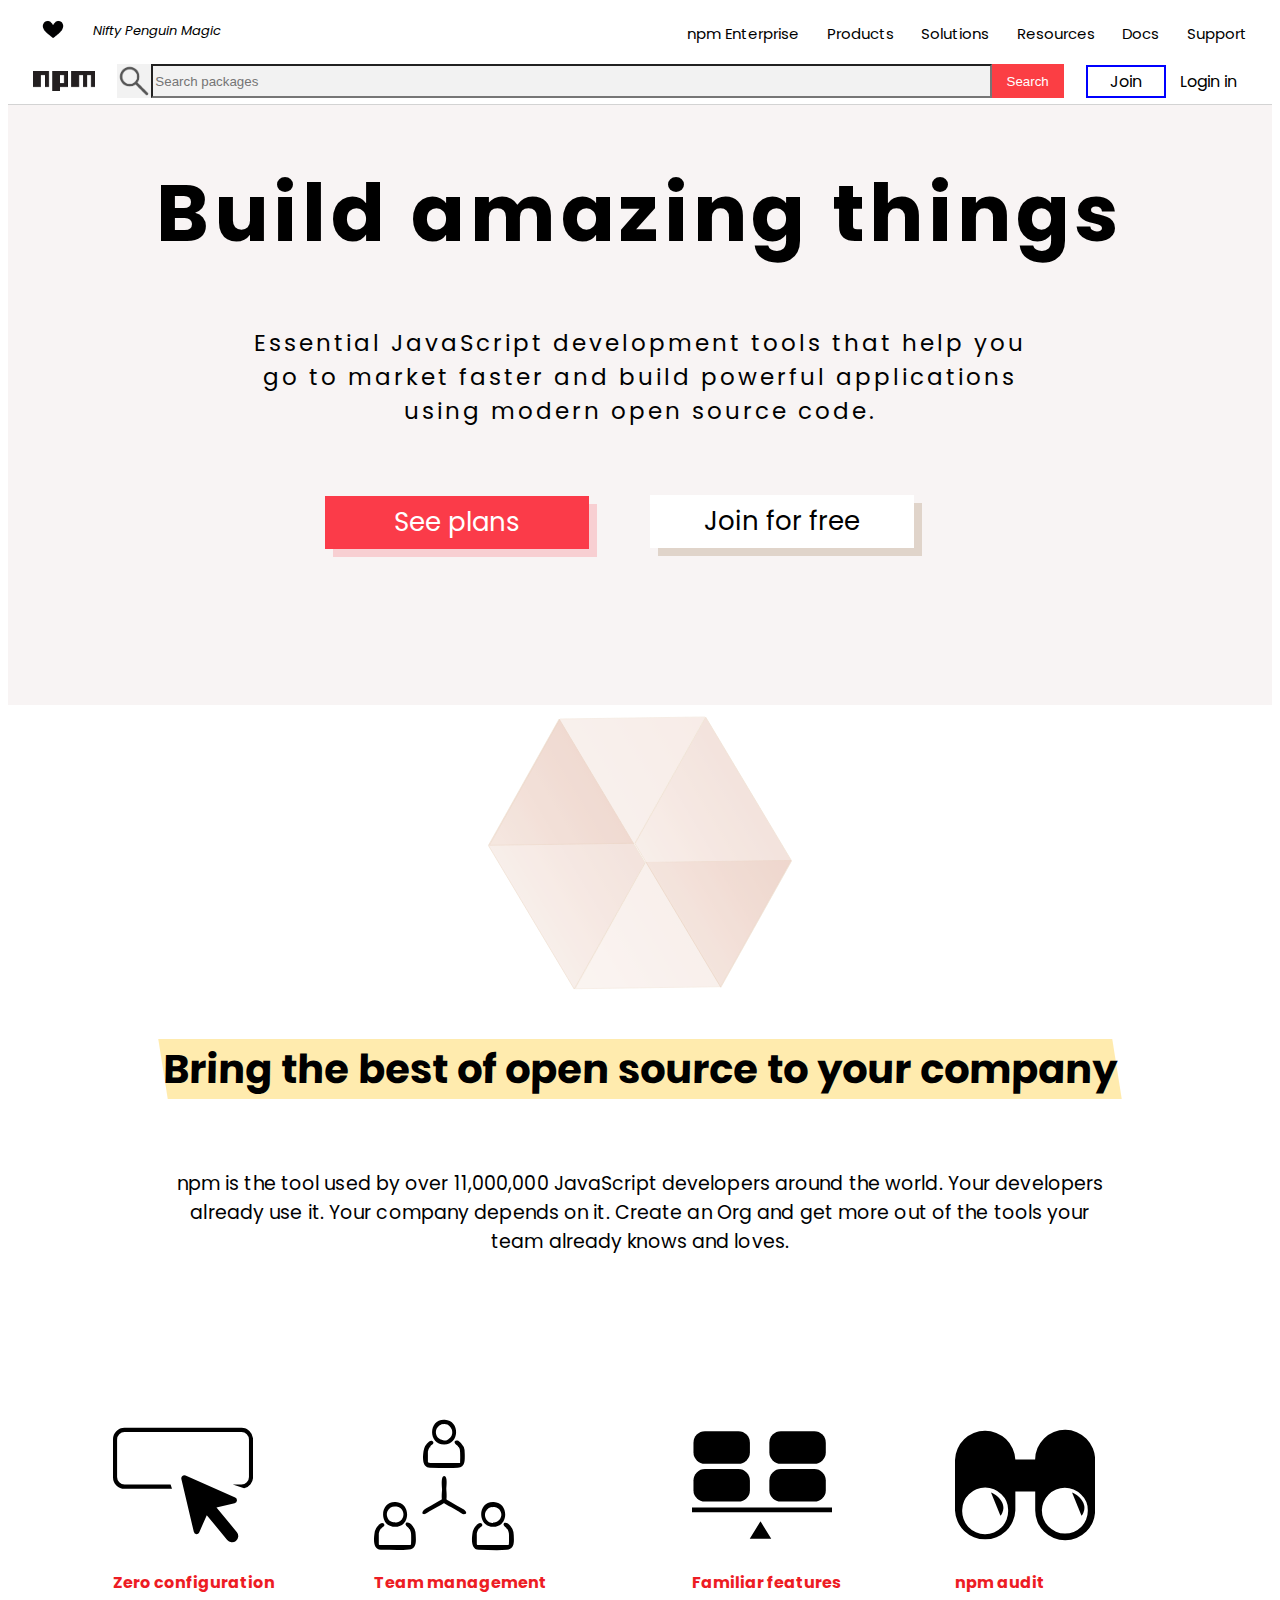
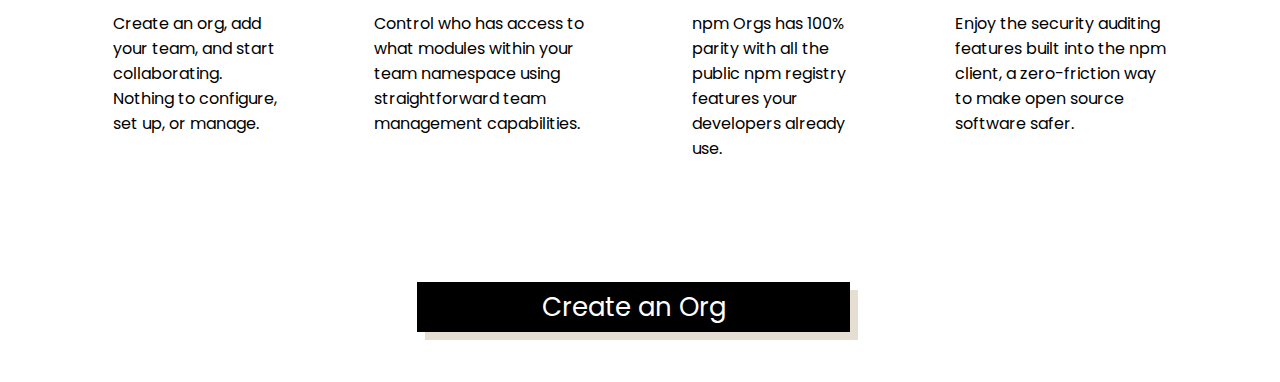
==== npm-clone/index.html @ d0d10e44 "Ajustando" ====
<html>
	<head>
		<link rel="stylesheet" href="test.css">
	</head>
	<body>
		<header>
			<div id="first-header">
				<div class="div-blackheart">
					<img src="images/black-heart.png" alt="heart-black" class="blackheart"></img>
					<span>Nifty Penguin Magic</span>
				</div>
				<nav class="nav-header">
					<ul>
						<li><a href = #>npm Enterprise</a></li>
						<li><a href = #>Products</a></li>
						<li><a href = #>Solutions</a></li>
						<li><a href = #>Resources</a></li>
						<li><a href = #>Docs</a></li>
						<li><a href = #>Support</a></li>
					</ul>
				</nav>
			</div>
			<div id="second-header">
				<div>
					<img src="images/npm-logo.png" alt="npm-logo" class="logo"></img>
				</div>
				<form action="#" method="">
					<img src="images/magnifying-glass.png" alt="lupa" class="lupa"></img>
					<input type="text" placeholder="Search packages" id="search">
					<button type="button" class="button-search">Search</button>
				</form>
				<div class="sign">
					<a href="#" class="join">Join</a>
					<a href="#" class="login">Login in</a>
				</div>
		</header>
		<section class="layout">
			<h1>Build amazing things</h1>
			<article>
				<p class="essential">Essential JavaScript development tools that help you <br> go to market faster and build powerful applications <br> using modern open source code.</p>
			</article>
			<div class="alsing">
				<a href="#" class="see">See plans</a>
				<a href="#" class="free">Join for free</a>
			</div>
		</section>
		<section class="layout-two layout">
			<img src="images/triangle-hexagon.svg" alt="hexagon" class="hexagon"></img>
			<h2>Bring the best of open source to your company</h2>
			<article>
				npm is the tool used by over 11,000,000 JavaScript developers around the world. Your developers <br> already use it. Your company depends on it. Create an Org and get more out of the tools your <br> team already knows and loves.
			</article>
		</section>
		<section class="layout-three">
			<div class="box-one">
				<img src="images/zero-configuration.svg" alt="zero">
				<h4>Zero configuration</h4>
				<p>Create an org, add your team, and start collaborating. Nothing to configure, set up, or manage.</p>
			</div>
			<div class="box-two">
				<img src="images/team-management.svg" alt="team"></img>
				<h4>Team management</h4>
				<p>Control who has access to what modules within your team namespace using straightforward team management capabilities.</p>
			</div>
			<div class="box-three">
				<img src="images/familiar-features.svg" alt="familiar"></img>
				<h4>Familiar features</h4>
				<p>npm Orgs has 100% parity with all the public npm registry features your developers already use.</p>
			</div>
			<div class="box-four">
				<img src="images/audit.svg" alt="audit"></img>
				<h4>npm audit</h4>
				<p>Enjoy the security auditing features built into the npm client, a zero-friction way to make open source software safer.</p>
			</div>
			</section>
			<a href="#" class="create-org">Create an Org </a>
	</body>
</hmtl>
---- npm-clone/test.css ----
@import url('https://fonts.googleapis.com/css?family=Poppins');

body {
  font-family: 'Poppins';
}

header > div {
  padding: 0 25px;
  display: flex;
  justify-content: space-between;
  align-items: center;
  border-bottom: 1px solid lightgray;
}

nav {
  width: 600px;
  height: 30px;
  font-size: 15px;
  position: relative;
  bottom: 11px;
}

nav ul {
  list-style: none;
  display: flex;
  justify-content: space-between;
  align-items: center;
}

nav a {
  text-decoration: none;
  color: black;
}

#first-header {
  border: 0px;
  height: 50px;
}

#first-header span {
  font-size:13px;
  font-style: italic;
  position: relative;
  bottom: 5px;
}

.blackheart {
  width: 40px;
  height: 21px;
  margin-right: 1rem;
}

#second-header {
  height:46px;
}

#second-header form {
  display: flex;
  margin: 10px 0px 10px 0px;
  padding: 5px;
  width: 78%;
  height: 75%;
}

#second-header form input {
  margin: 0;
  width: 100%;
}

.logo {
  height: 20px;
}

.lupa {
  height:100%;
  background-color:rgba(0,0,0,.05);
  margin:0;
}

#search {
   background-color:rgba(0,0,0,.05);
}

.button-search {
  background-color:#fb3e44;
  color:white;
  border:9px solid #fb3e44;
}

.join {
  border: 2px solid blue;
  padding: 3px 22px 3px 22px;
  color: black;
  text-decoration-line: none;
}

.login {
 margin:10;
 color:black;
 text-decoration-line:none;
}

h1 {
  bottom: 10px;
  position: relative;
  letter-spacing: 4.7px;
  font-size: 5em;
  padding:3px;    
}

.essential {
  text-align: center;
  position: relative;
  bottom: 38px;
  letter-spacing: 3px;
  padding: 2px;
  font-size: 23px;
  display: flex;
}

.layout {
  display:flex;
  height:600px;
  background-color:rgba(232,217,217,.3);
  justify-content:center;
  align-items:center;
  flex-direction:column;
}

.layout-two {
  background-color:white;
}

.layout-two article {
  text-align: center;
  letter-spacing: 0.1;
  font-size: 19;
}

.see {
  display: flex;
  align-items: center;
  margin: 7px 0px 50px 0;
  box-shadow: 8px 8px 0 rgba(251,59,73,.2);
  color: white;
  background-color: #fb3b49;
  width: 264px;
  height: 53px;
  position: relative;
  left: -183px;
  justify-content: center;
  font-size: 26;
  text-decoration: none;
  bottom: 2px;;
}

.free {
  display: flex;
  align-items: center;
  margin: 16px 0px 50px 0;
  box-shadow: 8px 8px 0 rgba(128,83,35,.2);
  color: black;
  background-color: white;
  width: 264px;
  height: 53px;
  position: relative;
  left: 142px;
  justify-content: center;
  font-size: 26;
  text-decoration: none;
  bottom: 106px;
}

h2 {
  background-color:rgba(255,204,53,.4);
  transform:skew(9deg,0deg);
  font-style:italic;
  font-size: 40;
  position: relative;
  bottom: 37px;
}

.hexagon {
  width: 24%;
  height: 48%;
  position: relative;
  bottom: 45;
}

.layout-three {
  margin:60px;
  display:flex;
}

.layout-three > div {
  margin:30px;
  padding:15px;
}

.layout-three div h4 {
  color:#ED1C24;
  margin:10px 0px 10px 0px;
}

.layout-three div img {
  width:140px;
  height:150px;
}

.create-org {
  display: flex;
  align-items: center;
  margin: 60px 0px 50px 0;
  box-shadow: 8px 8px 0 rgba(128,83,35,.2);
  color: white;
  background-color: black;
  width: 433px;
  height: 50px;
  position: relative;
  left: 409px;
  justify-content: center;
  font-size: 26;
  text-decoration:none;
}
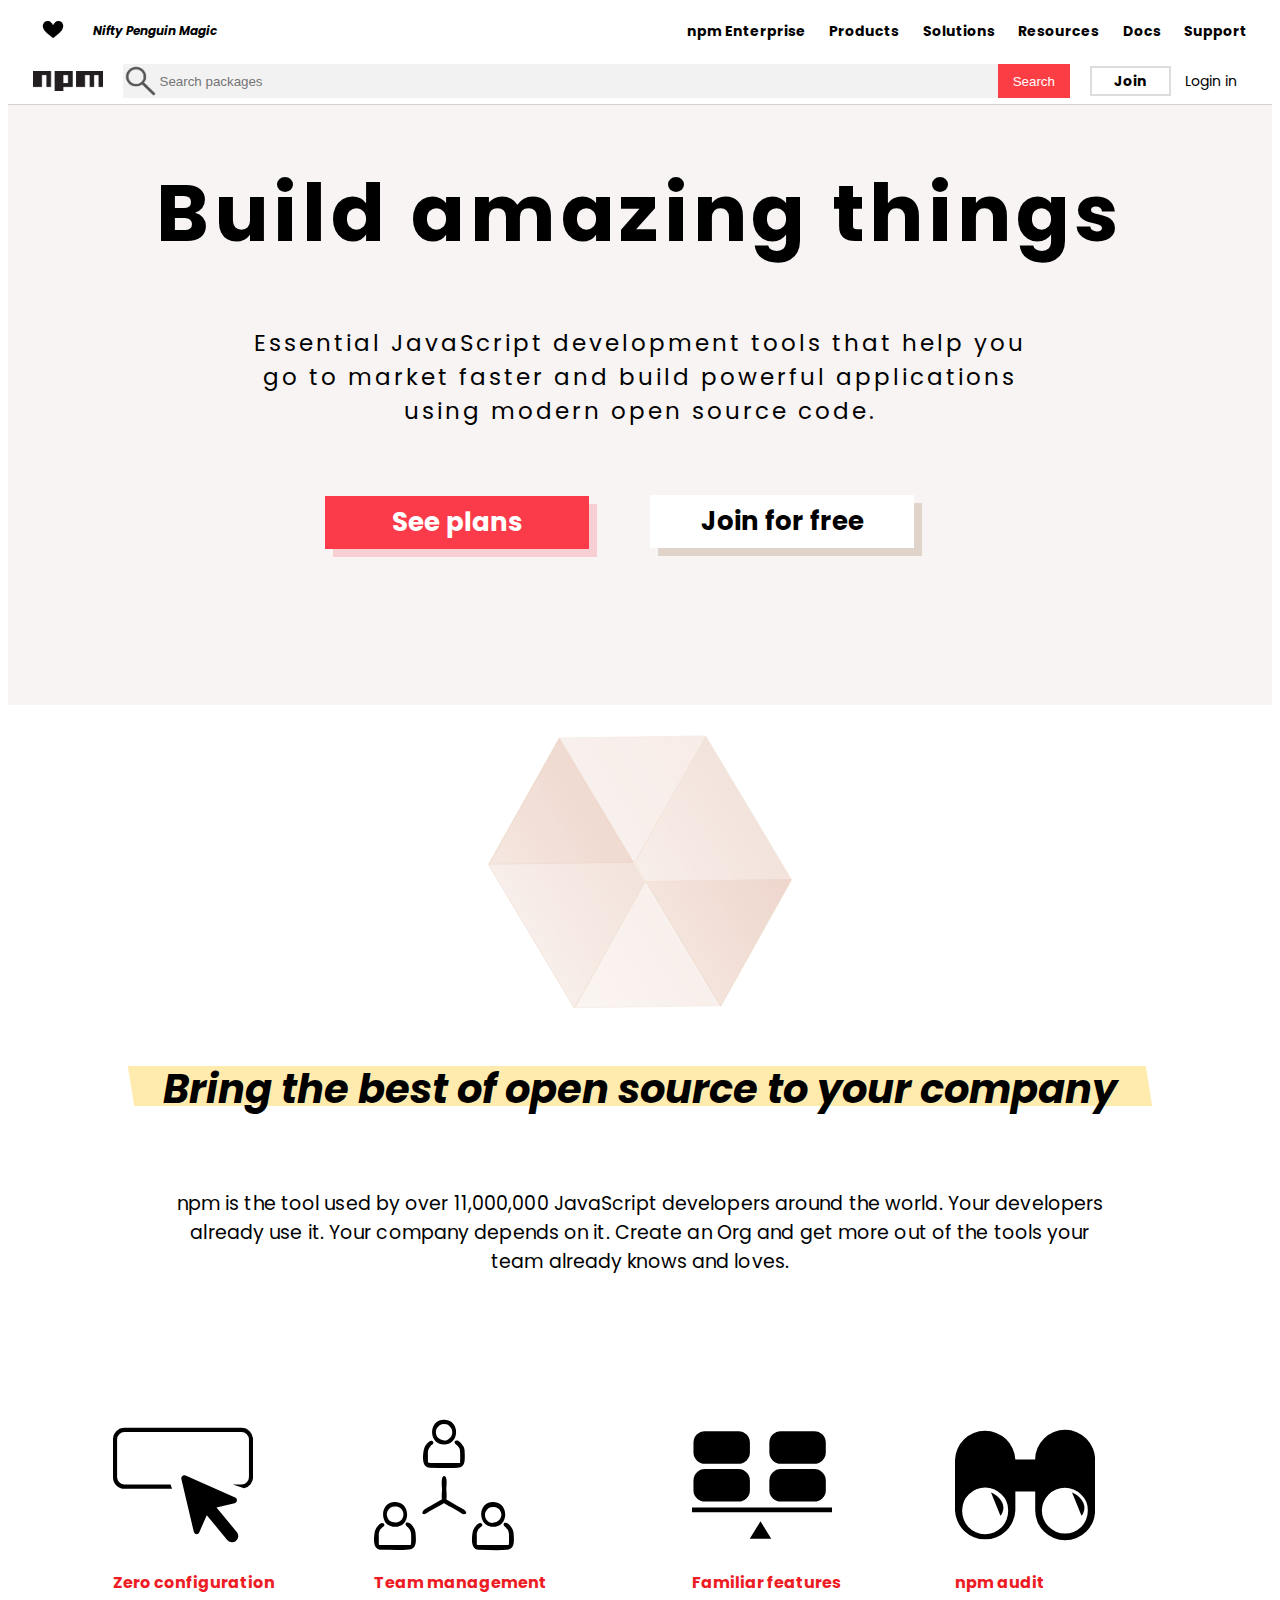
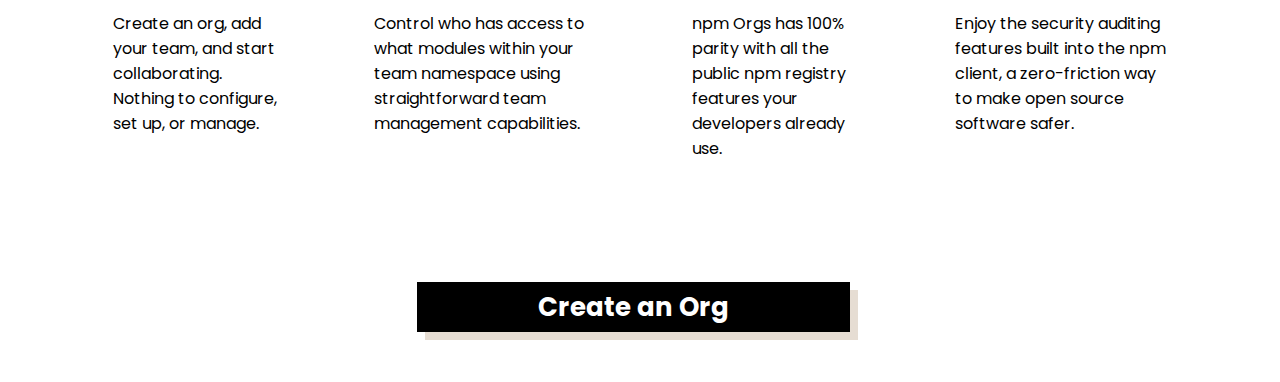
==== commit dbe2978f: "Up" ====
--- a/npm-clone/index.html
+++ b/npm-clone/index.html
@@ -46,6 +46,7 @@
 		</section>
 		<section class="layout-two layout">
 			<img src="images/triangle-hexagon.svg" alt="hexagon" class="hexagon"></img>
+			<div class="bring-box"> </div>
 			<h2>Bring the best of open source to your company</h2>
 			<article>
 				npm is the tool used by over 11,000,000 JavaScript developers around the world. Your developers <br> already use it. Your company depends on it. Create an Org and get more out of the tools your <br> team already knows and loves.
--- a/npm-clone/test.css
+++ b/npm-clone/test.css
@@ -25,6 +25,8 @@
   display: flex;
   justify-content: space-between;
   align-items: center;
+  font-weight:bold;
+  font-size:14px;
 }
 
 nav a {
@@ -38,10 +40,11 @@
 }
 
 #first-header span {
-  font-size:13px;
+  font-size:12px;
   font-style: italic;
   position: relative;
   bottom: 5px;
+  font-weight:bold;
 }
 
 .blackheart {
@@ -65,10 +68,12 @@
 #second-header form input {
   margin: 0;
   width: 100%;
+  border: 0px;
 }
 
 .logo {
   height: 20px;
+  width: 70px;
 }
 
 .lupa {
@@ -87,11 +92,16 @@
   border:9px solid #fb3e44;
 }
 
+.sign {
+  font-size: 14px;
+}
+
 .join {
-  border: 2px solid blue;
+  border: 2px solid #2f36432b;
   padding: 3px 22px 3px 22px;
   color: black;
   text-decoration-line: none;
+  font-weight:bold;
 }
 
 .login {
@@ -151,7 +161,8 @@
   justify-content: center;
   font-size: 26;
   text-decoration: none;
-  bottom: 2px;;
+  bottom: 2px;
+  font-weight:bold;
 }
 
 .free {
@@ -169,22 +180,30 @@
   font-size: 26;
   text-decoration: none;
   bottom: 106px;
+  font-weight:bold;
 }
 
 h2 {
-  background-color:rgba(255,204,53,.4);
-  transform:skew(9deg,0deg);
   font-style:italic;
   font-size: 40;
   position: relative;
   bottom: 37px;
+}
+
+.bring-box {
+  background-color: rgba(255,204,53,.4);
+  transform: skew(9deg,0deg);
+  position: relative;
+  padding: 20px;
+  width: 978px;
+  top: 44px;
 }
 
 .hexagon {
   width: 24%;
   height: 48%;
   position: relative;
-  bottom: 45;
+  bottom: 6px;
 }
 
 .layout-three {
@@ -221,5 +240,6 @@
   justify-content: center;
   font-size: 26;
   text-decoration:none;
-}
-
+  font-weight:bold;
+}
+
